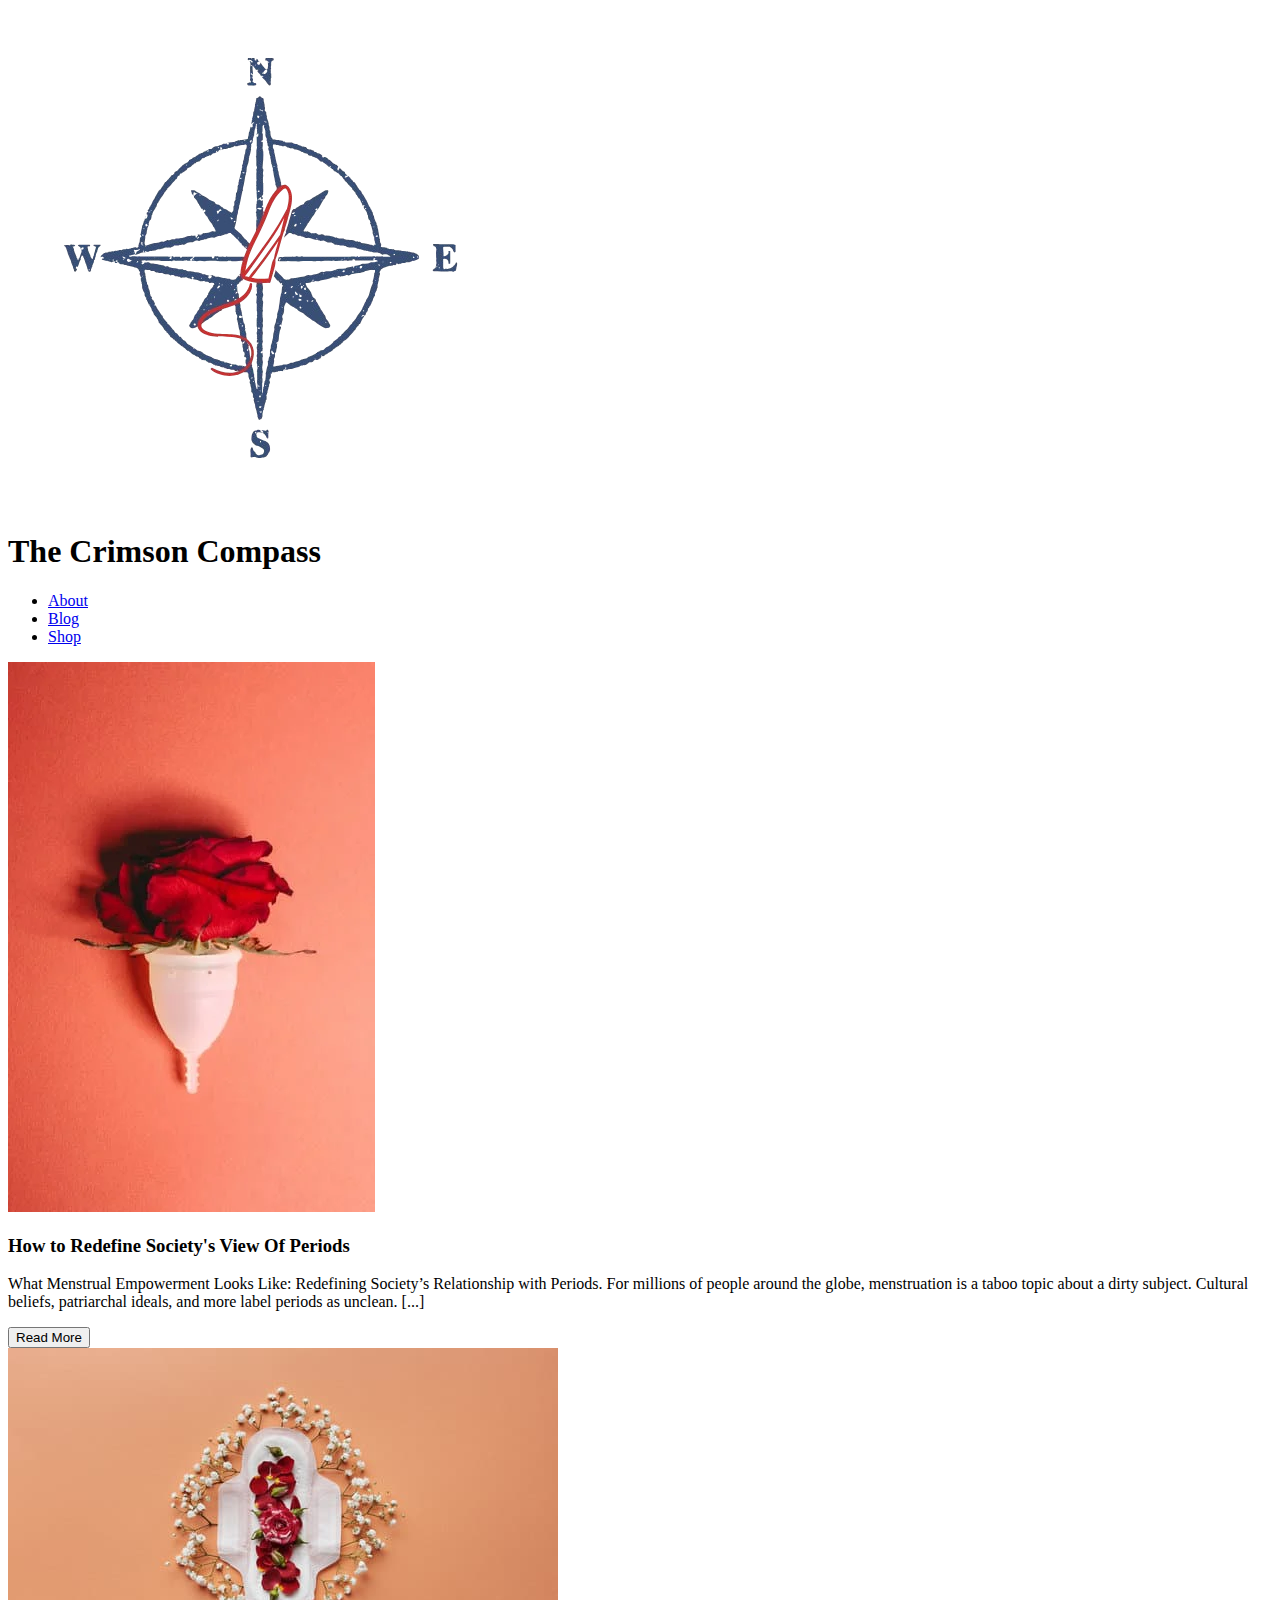
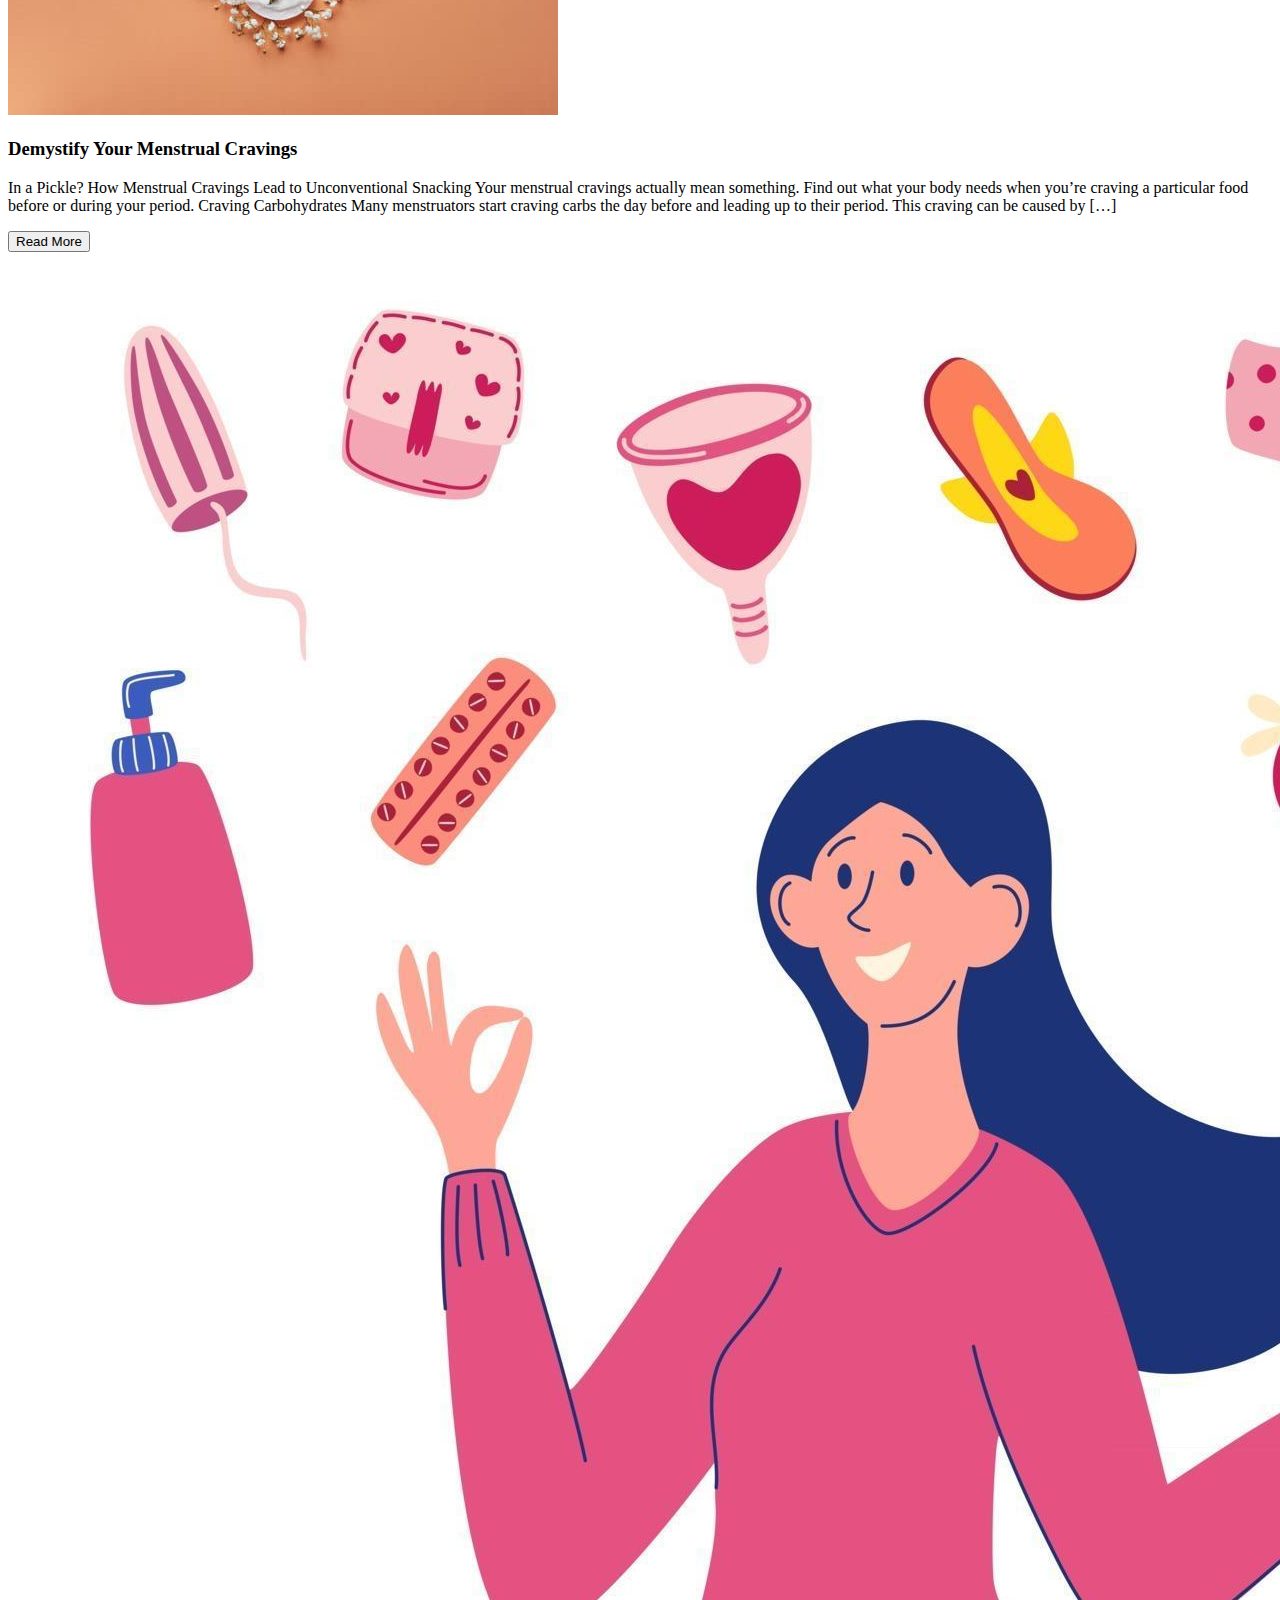
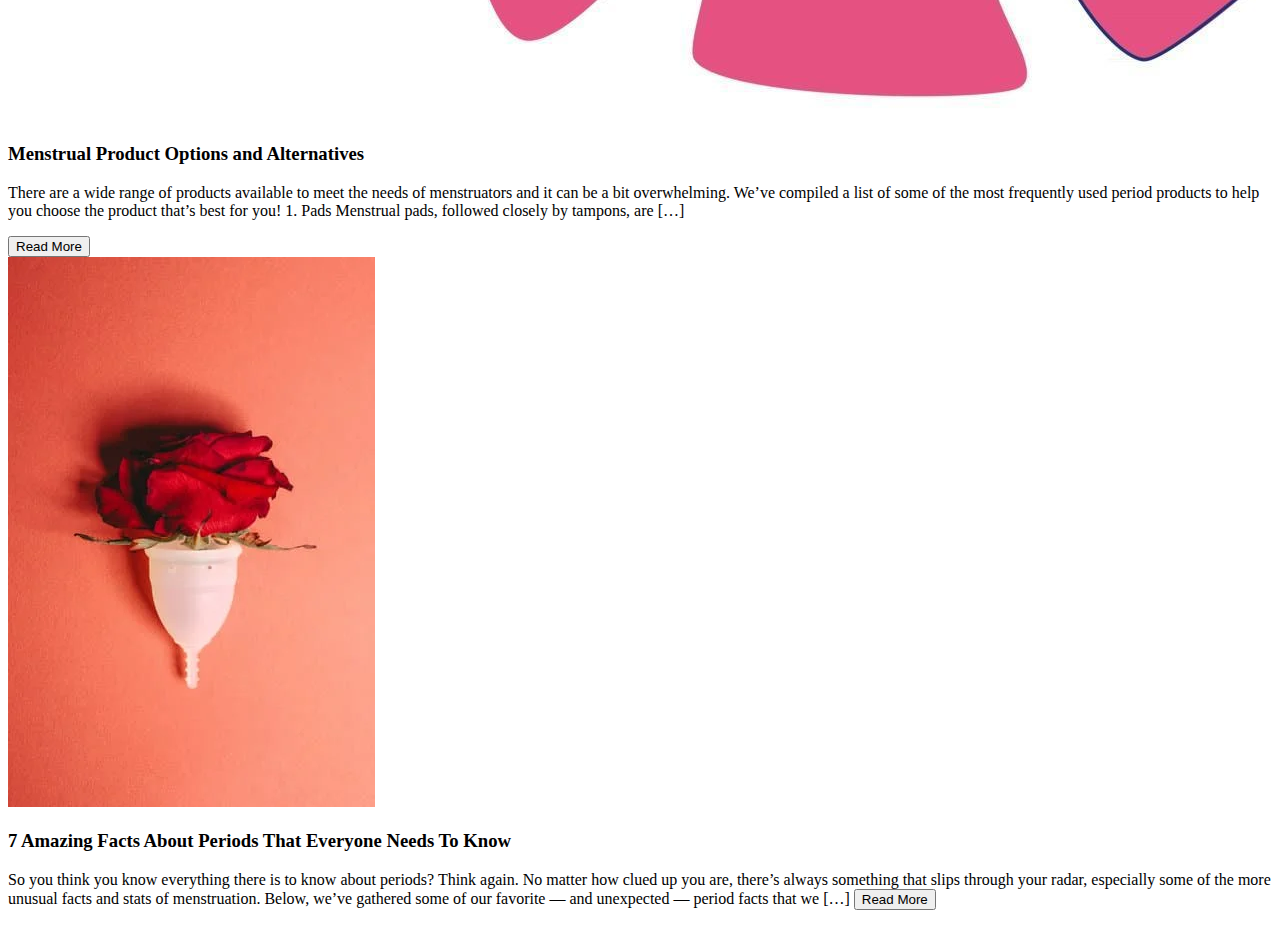
==== blog.html @ 83f35190 "Update blog.html" ====
<!DOCTYPE html>
<html lang="en">
<head>
    <meta charset="UTF-8">
    <meta name="viewport" content="width=device-width, initial-scale=1.0">
    <title>Crimson Compass Blog</title>
    <link rel="stylesheet" href="style.css">
</head>
<body>
    <header>
        <div class="logo">
            <img src="logo.png" alt="Compass Logo">
            <h1>The Crimson Compass</h1>
        </div>
        <nav>
            <ul>
                <li><a href="home.html">About</a></li>
                <li><a href="blog.html">Blog</a></li>
                <li><a href="products.html">Shop</a></li>
            </ul>
        </nav>
    </header>

    <main>
        <section class="blog-section">
            <div class="blog-card">
                <img src="rose-cup.png" alt="Menstrual Cup with Rose">
                <div class="blog-content">
                    <h3>How to Redefine Society's View Of Periods</h3>
                    <p>
                        What Menstrual Empowerment Looks Like: Redefining Society’s Relationship with Periods. 
                        For millions of people around the globe, menstruation is a taboo topic about a dirty subject. 
                        Cultural beliefs, patriarchal ideals, and more label periods as unclean.
                        [...]
                    </p>
                    <button class="read-more">Read More</button>
                </div>
            </div>

            <div class="blog-card">
                <img src="rose-pad.jpg" alt="Decorated sanitary Pad">
                <div class="blog-content">
                    <h3>Demystify Your Menstrual Cravings</h3>
                    <p>
                        In a Pickle? How Menstrual Cravings Lead to Unconventional Snacking Your menstrual cravings 
                        actually mean something. Find out what your body needs when you’re craving a particular food 
                        before or during your period. Craving Carbohydrates Many menstruators start craving carbs the 
                        day before and leading up to their period. This craving can be caused by […]
                    </p>
                    <button class="read-more">Read More</button>
                </div>
            </div>

            <div class="blog-card">
                <img src="products.jpg" alt="Menstrual Cup with Rose">
                <div class="blog-content">
                    <h3>Menstrual Product Options and Alternatives</h3>
                    <p>
                        There are a wide range of products available to meet the needs of menstruators and it can be 
                        a bit overwhelming. We’ve compiled a list of some of the most frequently used period products 
                        to help you choose the product that’s best for you!     1. Pads Menstrual pads, followed closely
                        by tampons, are […]
                    </p>
                    <button class="read-more">Read More</button>
                </div>
            </div>

            <div class="blog-card">
                <img src="rose-cup.png" alt="Menstrual Cup with Rose">
                <div class="blog-content">
                    <h3>7 Amazing Facts About Periods That Everyone Needs To Know</h3>
                    <p>
                        So you think you know everything there is to know about periods? Think again. No matter how 
                        clued up you are, there’s always something that slips through your radar, especially some of 
                        the more unusual facts and stats of menstruation. Below, we’ve gathered some of our 
                        favorite — and unexpected — period facts that we […]
                    <button class="read-more">Read More</button>
                </div>
            </div>

        </section>
    </main>
</body>
</html>
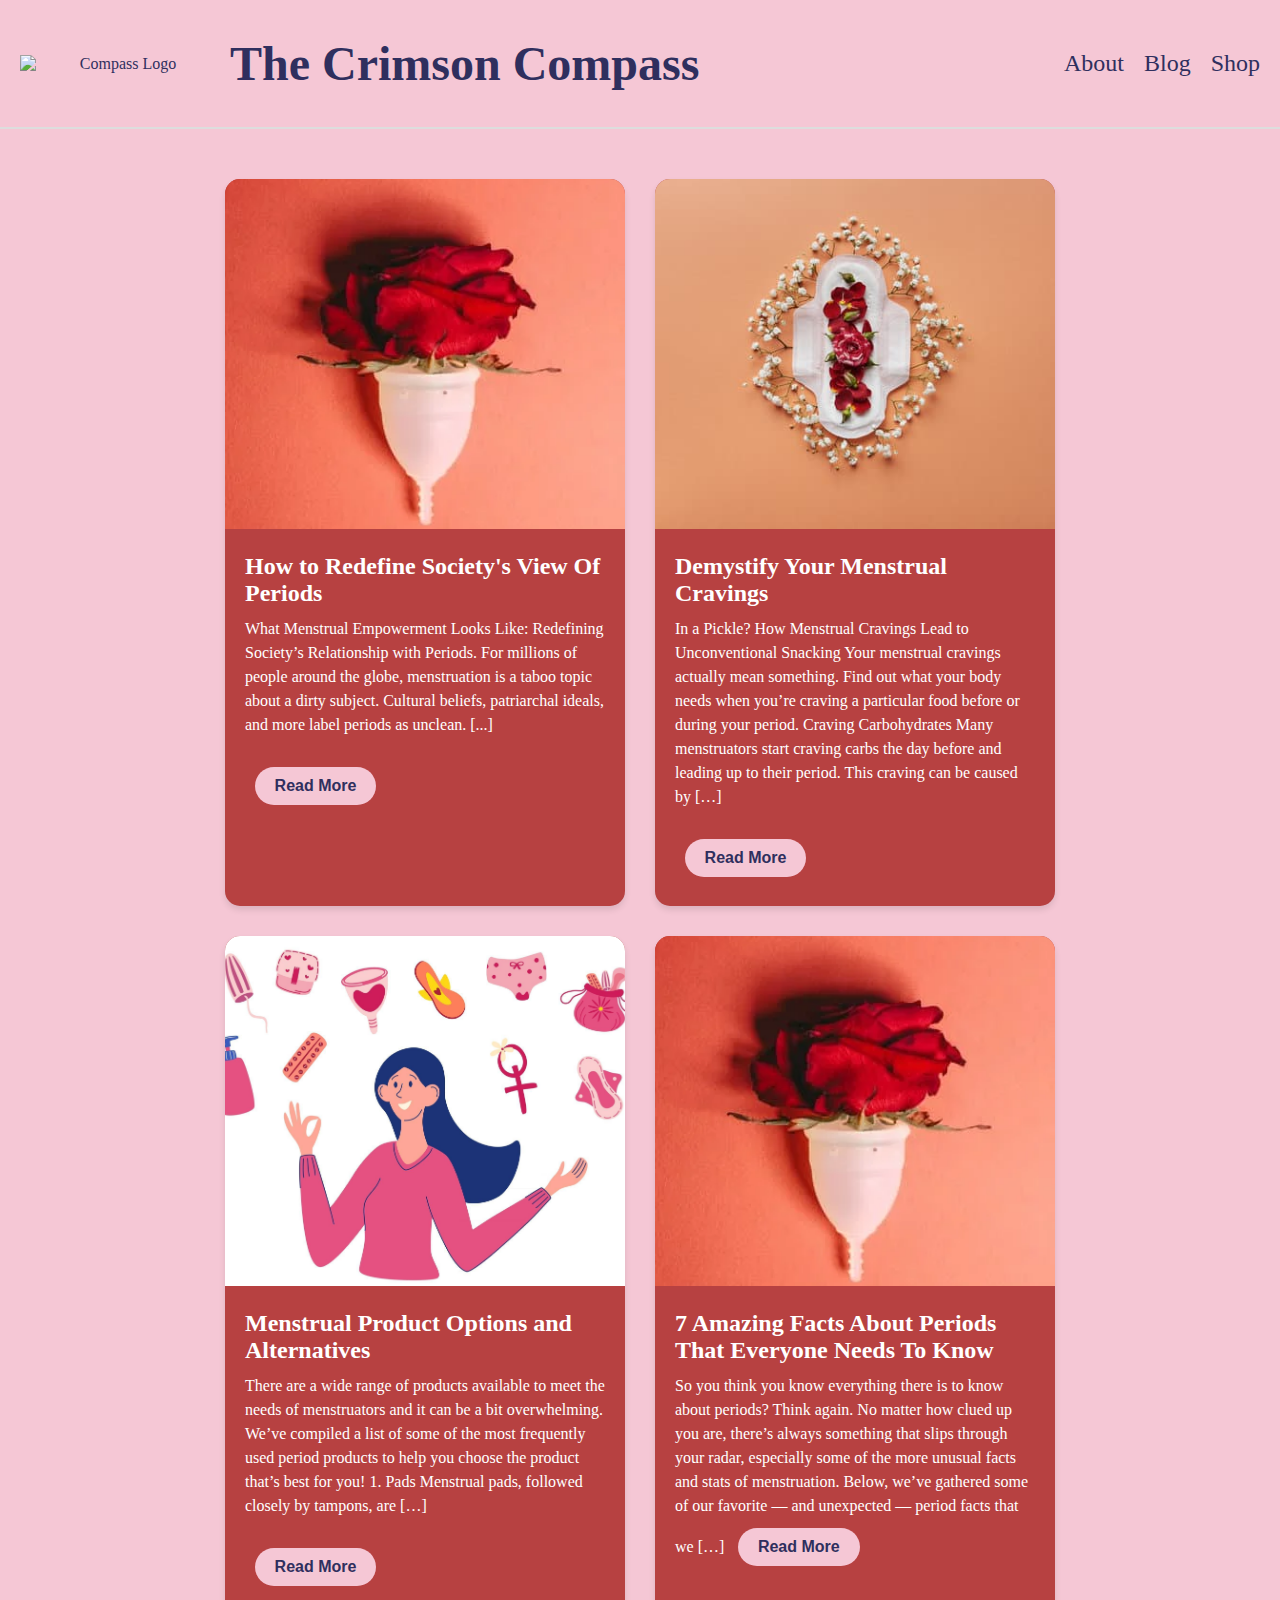
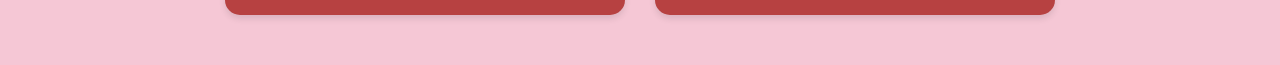
==== commit 549da096: "Update blog.html" ====
--- a/blog.html
+++ b/blog.html
@@ -14,7 +14,7 @@
         </div>
         <nav>
             <ul>
-                <li><a href="home.html">About</a></li>
+                <li><a href="index.html">About</a></li>
                 <li><a href="blog.html">Blog</a></li>
                 <li><a href="products.html">Shop</a></li>
             </ul>
@@ -24,7 +24,7 @@
     <main>
         <section class="blog-section">
             <div class="blog-card">
-                <img src="rose-cup.png" alt="Menstrual Cup with Rose">
+                <img src="img/rose-cup.png" alt="Menstrual Cup with Rose">
                 <div class="blog-content">
                     <h3>How to Redefine Society's View Of Periods</h3>
                     <p>
@@ -38,7 +38,7 @@
             </div>
 
             <div class="blog-card">
-                <img src="rose-pad.jpg" alt="Decorated sanitary Pad">
+                <img src="img/rose-pad.jpg" alt="Decorated sanitary Pad">
                 <div class="blog-content">
                     <h3>Demystify Your Menstrual Cravings</h3>
                     <p>
@@ -52,7 +52,7 @@
             </div>
 
             <div class="blog-card">
-                <img src="products.jpg" alt="Menstrual Cup with Rose">
+                <img src="img/products.jpg" alt="Menstrual Cup with Rose">
                 <div class="blog-content">
                     <h3>Menstrual Product Options and Alternatives</h3>
                     <p>
@@ -66,7 +66,7 @@
             </div>
 
             <div class="blog-card">
-                <img src="rose-cup.png" alt="Menstrual Cup with Rose">
+                <img src="img/rose-cup.png" alt="Menstrual Cup with Rose">
                 <div class="blog-content">
                     <h3>7 Amazing Facts About Periods That Everyone Needs To Know</h3>
                     <p>
--- a/style.css
+++ b/style.css
@@ -0,0 +1,417 @@
+/* General Reset */
+* {
+    margin: 0;
+    padding: 0;
+    box-sizing: border-box;
+}
+
+body {
+    font-family: 'Georgia', serif;
+    background-color: #f5c7d5;
+    color: #2f2f5e;
+}
+
+header {
+    display: flex;
+    justify-content: space-between;
+    align-items: center;
+    padding: 20px;
+    border-bottom: 2px solid #ddd;
+}
+
+.logo {
+    display: flex;
+    align-items: center;
+}
+
+.logo img {
+    width: 200px;
+    margin-right: 10px;
+}
+
+h1 {
+    font-size: 3rem;
+    font-weight: bold;
+}
+
+nav ul {
+    list-style: none;
+    display: flex;
+    gap: 20px;
+}
+
+nav a {
+    text-decoration: none;
+    font-size: 1.5rem;
+    color: #2f2f5e;
+}
+
+.headerimg {
+    display: flex;
+    justify-content: center;
+    gap: 10px;
+    margin: 40px auto;
+}
+
+.illustration {
+    width: 150px;
+    height: 300px;
+    background-size: cover;
+    border-radius: 10px;
+}
+
+.red {
+    background-color: #b74141;
+}
+
+.pink {
+    background-color: #f5c7d5;
+}
+
+.blue {
+    background-color: #82a4d7;
+}
+
+/* shop */
+* {
+    margin: 0;
+    padding: 0;
+    box-sizing: border-box;
+}
+
+body {
+    font-family: 'Georgia', serif;
+    background-color: #f5c7d5;
+    color: #2f2f5e;
+    text-align: center;
+}
+
+header {
+    display: flex;
+    justify-content: space-between;
+    align-items: center;
+    padding: 20px;
+    border-bottom: 2px solid #ddd;
+}
+
+h1 {
+    font-size: 3rem;
+    font-weight: bold;
+}
+
+nav ul {
+    list-style: none;
+    display: flex;
+    gap: 20px;
+}
+
+nav a {
+    text-decoration: none;
+    font-size: 1.5rem;
+    color: #2f2f5e;
+}
+
+.product-intro h2 {
+    font-size: 2rem;
+    margin: 20px 0;
+}
+
+.products {
+    display: flex;
+    justify-content: center;
+    flex-wrap: wrap;
+    gap: 20px;
+    margin: 20px auto;
+    max-width: 800px;
+}
+
+.product {
+    padding: 10px 20px;
+    border-radius: 20px;
+    color: white;
+    font-weight: bold;
+    font-size: 1.2rem;
+    cursor: pointer;
+}
+
+.product.blue {
+    background-color: #82a4d7;
+}
+
+.product.red {
+    background-color: #b74141;
+}
+
+/* General Reset */
+* {
+    margin: 0;
+    padding: 0;
+    box-sizing: border-box;
+}
+
+body {
+    font-family: 'Georgia', serif;
+    background-color: #f5c7d5;
+    color: #2f2f5e;
+    text-align: center;
+}
+
+header {
+    display: flex;
+    justify-content: space-between;
+    align-items: center;
+    padding: 20px;
+    border-bottom: 2px solid #ddd;
+}
+
+h1 {
+    font-size: 3rem;
+    font-weight: bold;
+}
+
+nav ul {
+    list-style: none;
+    display: flex;
+    gap: 20px;
+}
+
+nav a {
+    text-decoration: none;
+    font-size: 1.5rem;
+    color: #2f2f5e;
+}
+
+.blog-section {
+    display: flex;
+    justify-content: center;
+    gap: 30px;
+    margin: 50px 20px;
+    flex-wrap: wrap;
+}
+
+.blog-card {
+    background-color: #b74141;
+    border-radius: 15px;
+    color: #fff;
+    max-width: 400px;
+    text-align: left;
+    overflow: hidden;
+    box-shadow: 0 4px 6px rgba(0, 0, 0, 0.1);
+}
+
+.blog-card img {
+    width: 100%;
+    height:350px;
+    object-fit: cover;
+}
+
+.blog-content {
+    padding: 20px;
+}
+
+.blog-content h3 {
+    margin-bottom: 10px;
+    font-size: 1.5rem;
+}
+
+.blog-content p {
+    font-size: 1rem;
+    margin-bottom: 20px;
+    line-height: 1.5;
+}
+
+.read-more {
+    background-color: #f5c7d5;
+    color: #2f2f5e;
+    border: none;
+    padding: 10px 20px;
+    font-size: 1rem;
+    cursor: pointer;
+    border-radius: 25px;
+    text-align: center;
+}
+
+.read-more:hover {
+    background-color: #d19baf;
+}
+
+
+/*shopping*/
+
+* {
+    margin: 0;
+    padding: 0;
+    box-sizing: border-box;
+}
+
+h1 {
+    text-align: center;
+    margin: 1rem 0;
+}
+
+.body {
+    width: 100%;
+    display: flex;
+    padding-top: 2rem;
+    justify-content: space-evenly;
+    align-items: flex-start;
+}
+
+.product-card {
+    border-radius: 1rem;
+    border: 1px solid gray;
+    padding: 1rem;
+    margin: 0.5rem;
+    display: flex;
+    flex-direction: column;
+    justify-content: center;
+    align-items: center;
+    width: 45%;
+    text-align: center;
+}
+
+.container{
+    padding: 0 1rem 0 2rem;
+}
+.heading{
+    text-align: center;
+    font-size: 1.3rem;
+    padding: 0;
+    margin: 0;
+    margin-bottom: 1rem;
+}
+
+button {
+    background-color: #82a4d7;
+    color: rgb(60, 60, 60);
+    padding: 0.6rem 1rem;
+    border: none;
+    border-radius: 0.6rem;
+    cursor: pointer;
+    margin: 0.6rem;
+    transition: 0.1s ease-in-out;
+    font-weight: 600;
+    font-size: 0.9rem;
+}
+
+button:hover {
+    background-color: #b74141;
+    transform: translateY(2px);
+}
+
+.result {
+    display: flex;
+    flex-wrap: wrap;
+}
+
+.cart {
+    min-width: 40%;
+    padding-right: 1rem;
+}
+
+.cart-header {
+    display: flex;
+    justify-content: space-between;
+}
+
+hr {
+    color: gray;
+    margin: 0.5rem 0;
+}
+
+.cart-items {
+    margin: 1rem 0;
+}
+
+.cart-item {
+    display: flex;
+    justify-content: space-between;
+    align-items: center;
+    border-radius: 1rem;
+    border: 1px solid rgb(203, 203, 203);
+    padding: 0rem 1rem;
+    margin: 0.3rem 0;
+}
+.cart-detail{
+  display: flex;
+  align-items: center;
+  width: 60%;
+  justify-content: space-between;
+}
+
+.mid {
+    display: flex;
+    align-items: center;
+}
+
+.mid button {
+    font-size: 2rem;
+    font-weight: 600;
+    padding: 0;
+    background-color: white;
+    color: gray;
+}
+
+.mid p {
+    padding: 0.3rem 0.5rem;
+    background-color: rgb(203, 203, 203);
+    border-radius: 0.3rem;
+    margin: 0 0.5rem;
+}
+
+.buy-btn {
+    width: 100%;
+    padding: 0.8rem 0;
+    margin: 0;
+    margin-top: 1.5rem;
+    border-radius: 0.2rem;
+}
+
+.footer{
+    text-align: center;
+    padding: 3rem 0 1rem 0;
+}
+
+
+@media screen and (max-width: 1150px) {
+    .product-card {
+        width: 100%;
+    }
+
+    .result {
+        display: flex;
+        flex-wrap: wrap;
+    }
+
+    .cart {
+        min-width: 50%;
+    }
+}
+
+@media screen and (max-width: 850px) {
+    .body {
+        display: flex;
+        flex-direction: column;
+        align-items: center;
+        justify-content: center;
+    }
+
+    .container {
+        width: 100%;
+        padding: 2rem;
+    }
+
+    .cart {
+        padding: 2rem;
+        width: 100%;
+    }
+}
+
+  
+  .product-image {
+    max-width: 100%;
+    height: 200px;
+    border-bottom: 2px solid #d19baf;
+    margin-bottom: 10px;
+  }
+  
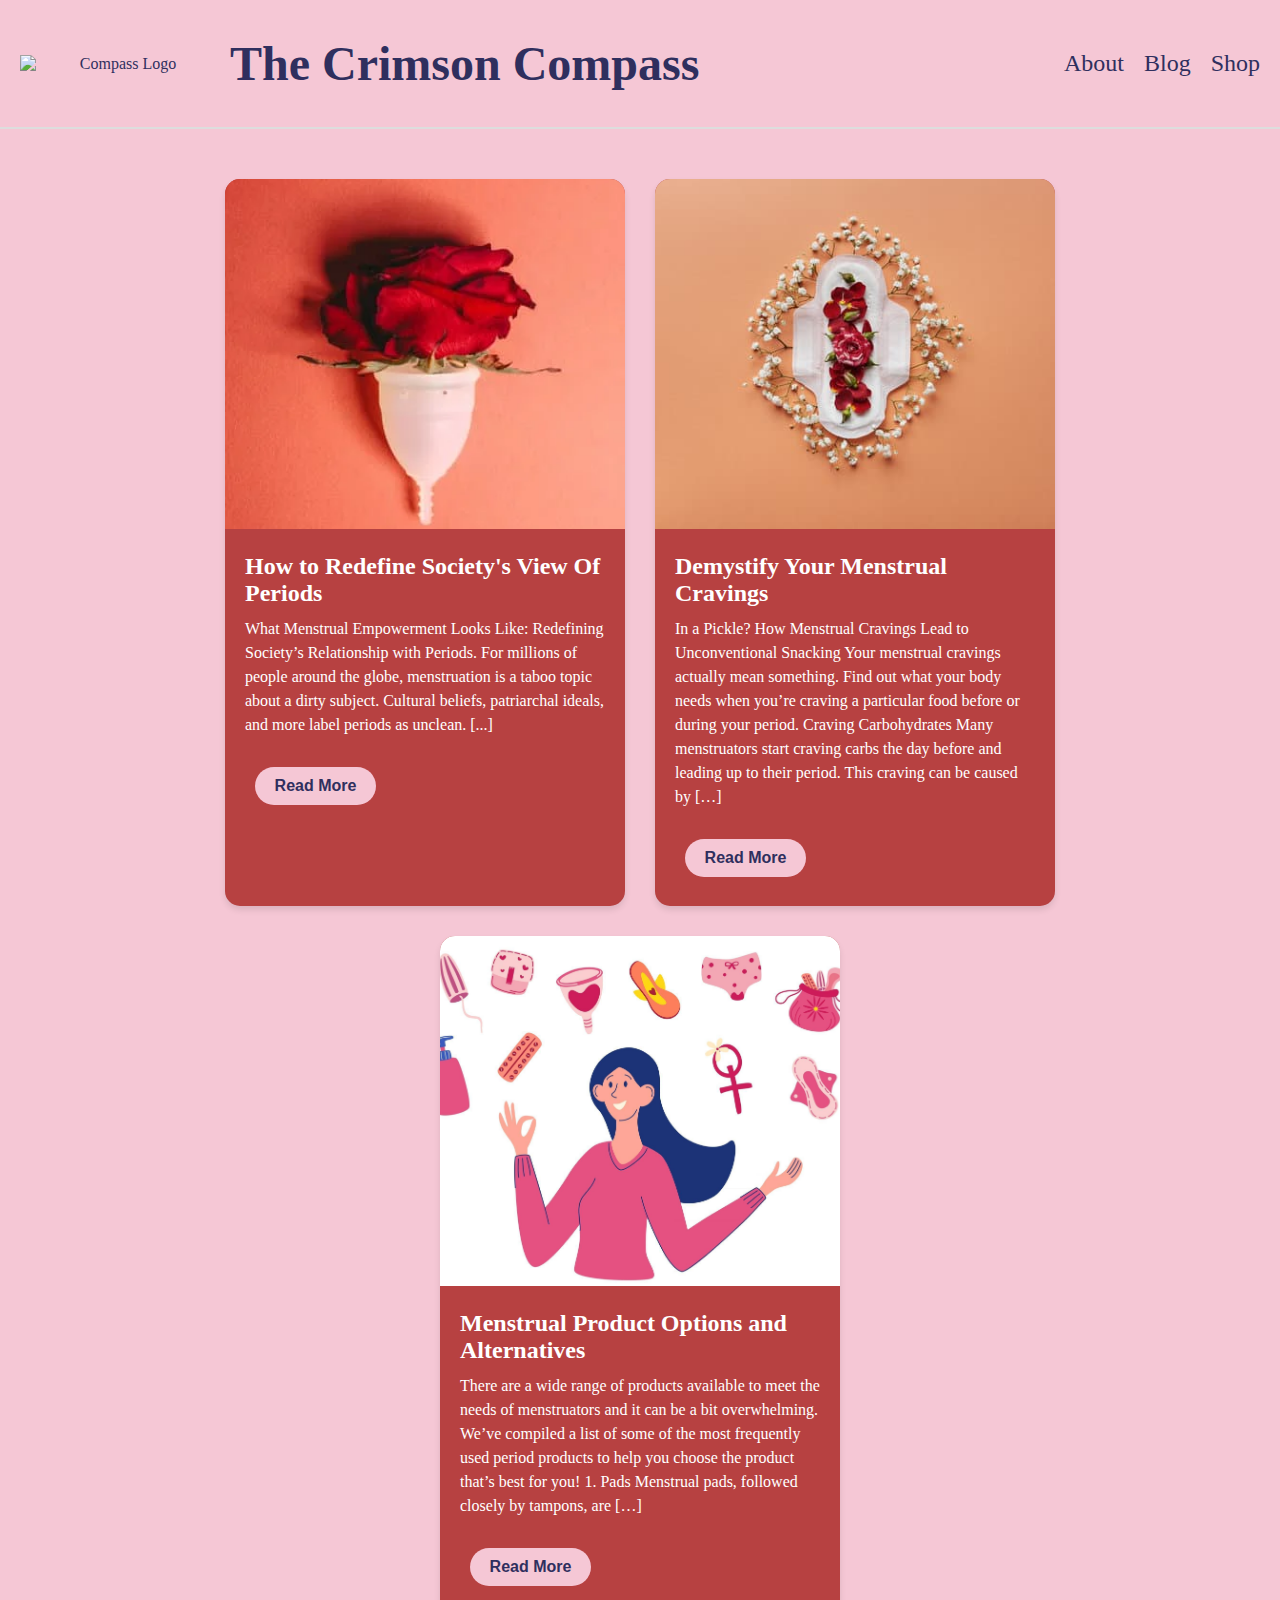
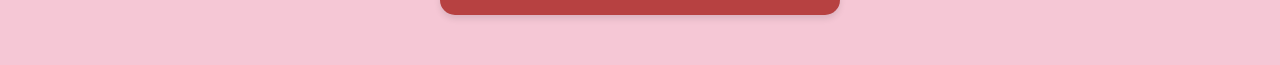
==== commit 4aeb5ce0: "Update blog.html" ====
--- a/blog.html
+++ b/blog.html
@@ -64,20 +64,7 @@
                     <button class="read-more">Read More</button>
                 </div>
             </div>
-
-            <div class="blog-card">
-                <img src="img/rose-cup.png" alt="Menstrual Cup with Rose">
-                <div class="blog-content">
-                    <h3>7 Amazing Facts About Periods That Everyone Needs To Know</h3>
-                    <p>
-                        So you think you know everything there is to know about periods? Think again. No matter how 
-                        clued up you are, there’s always something that slips through your radar, especially some of 
-                        the more unusual facts and stats of menstruation. Below, we’ve gathered some of our 
-                        favorite — and unexpected — period facts that we […]
-                    <button class="read-more">Read More</button>
-                </div>
-            </div>
-
+            
         </section>
     </main>
 </body>
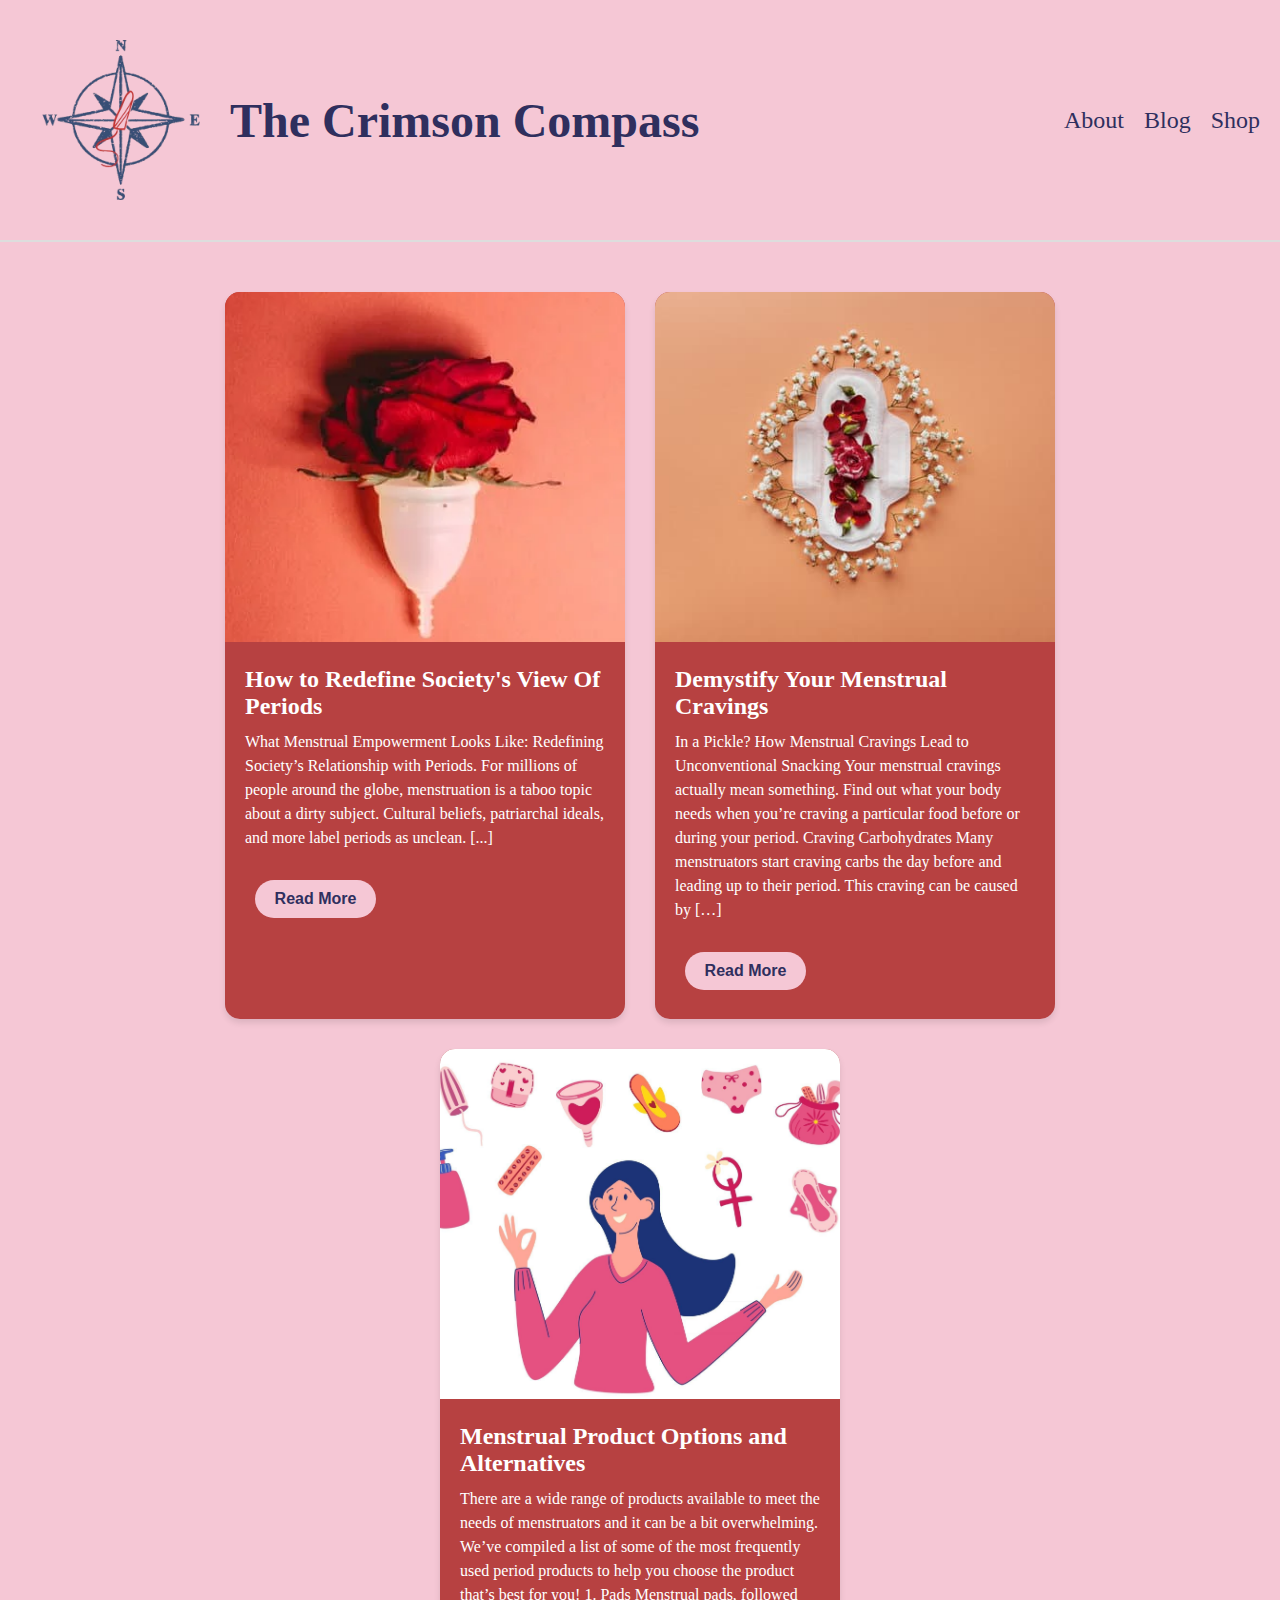
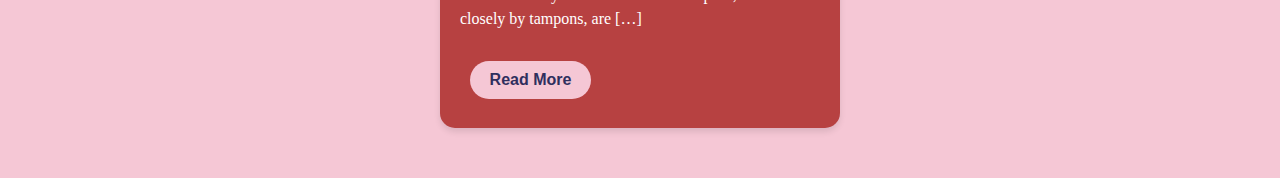
==== commit 047f1d67: "Update blog.html" ====
--- a/blog.html
+++ b/blog.html
@@ -9,7 +9,7 @@
 <body>
     <header>
         <div class="logo">
-            <img src="logo.png" alt="Compass Logo">
+            <img src="img/logo.png" alt="Compass Logo">
             <h1>The Crimson Compass</h1>
         </div>
         <nav>
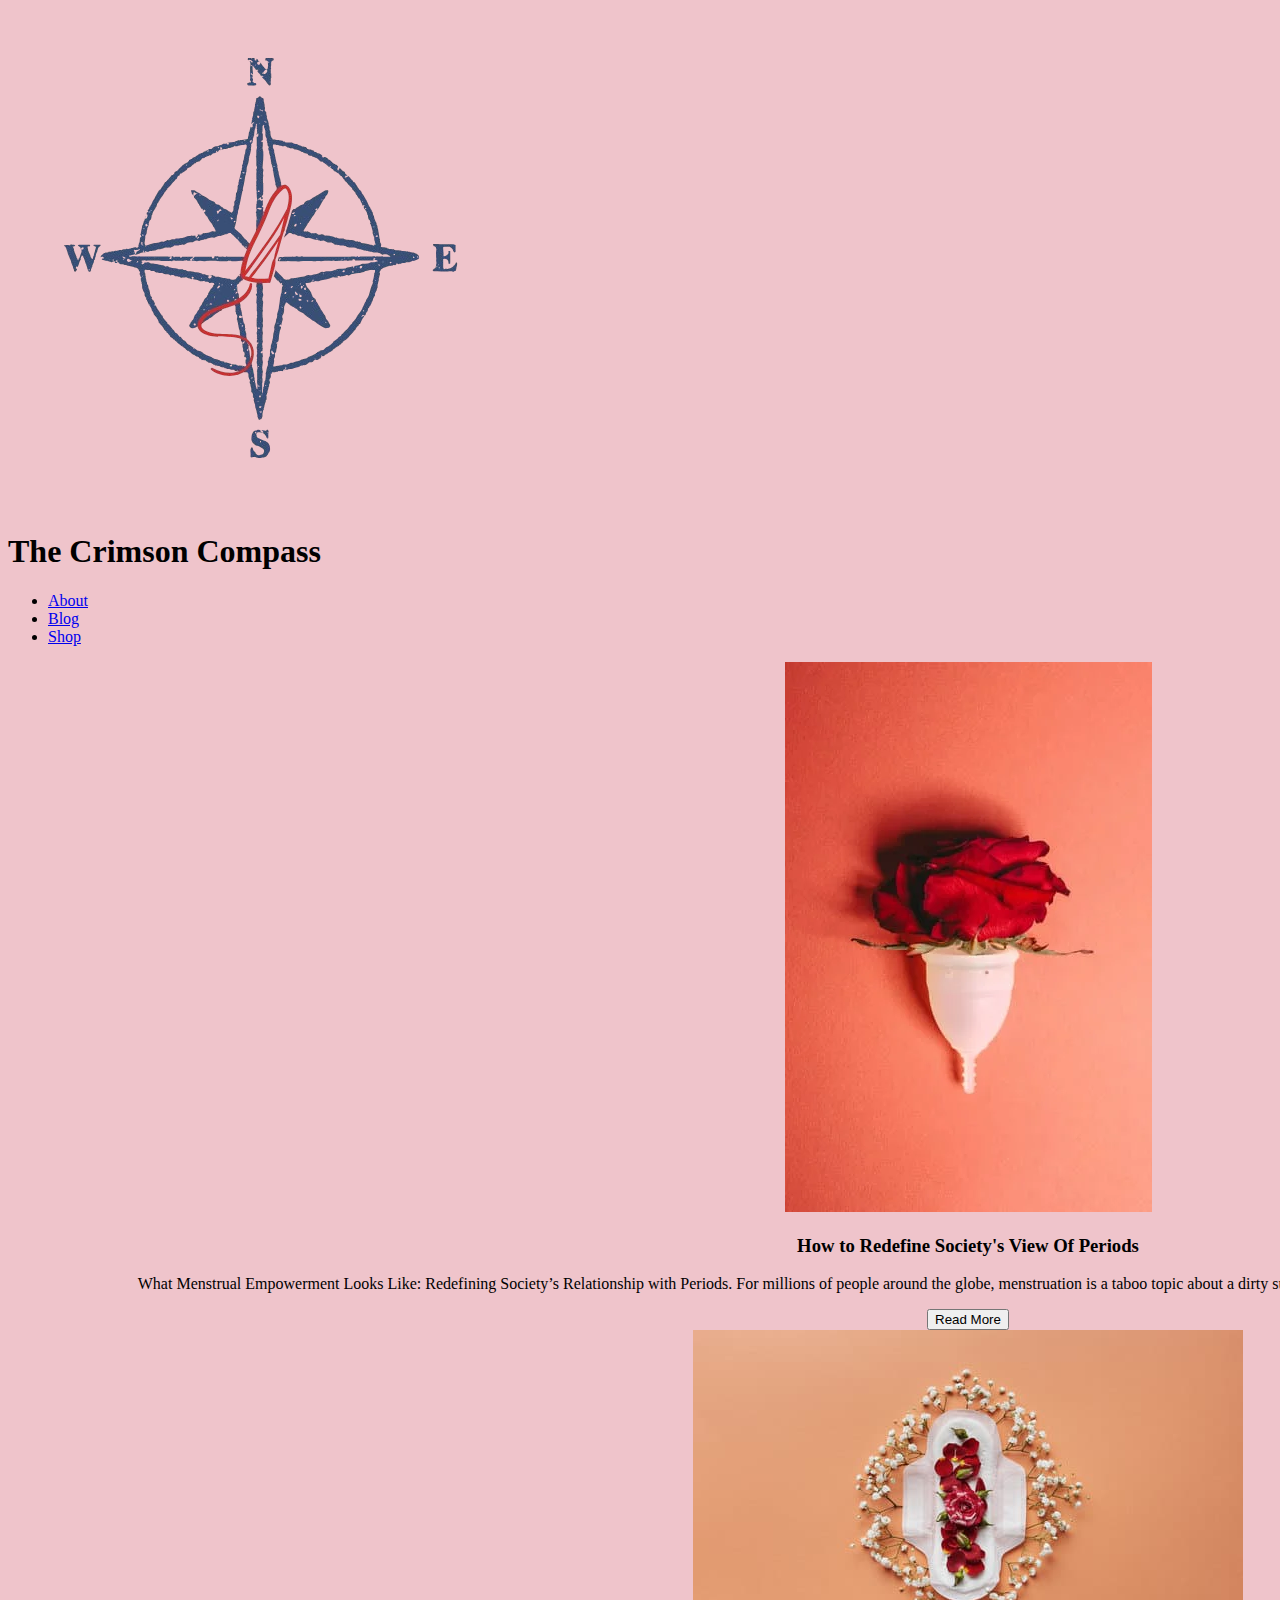
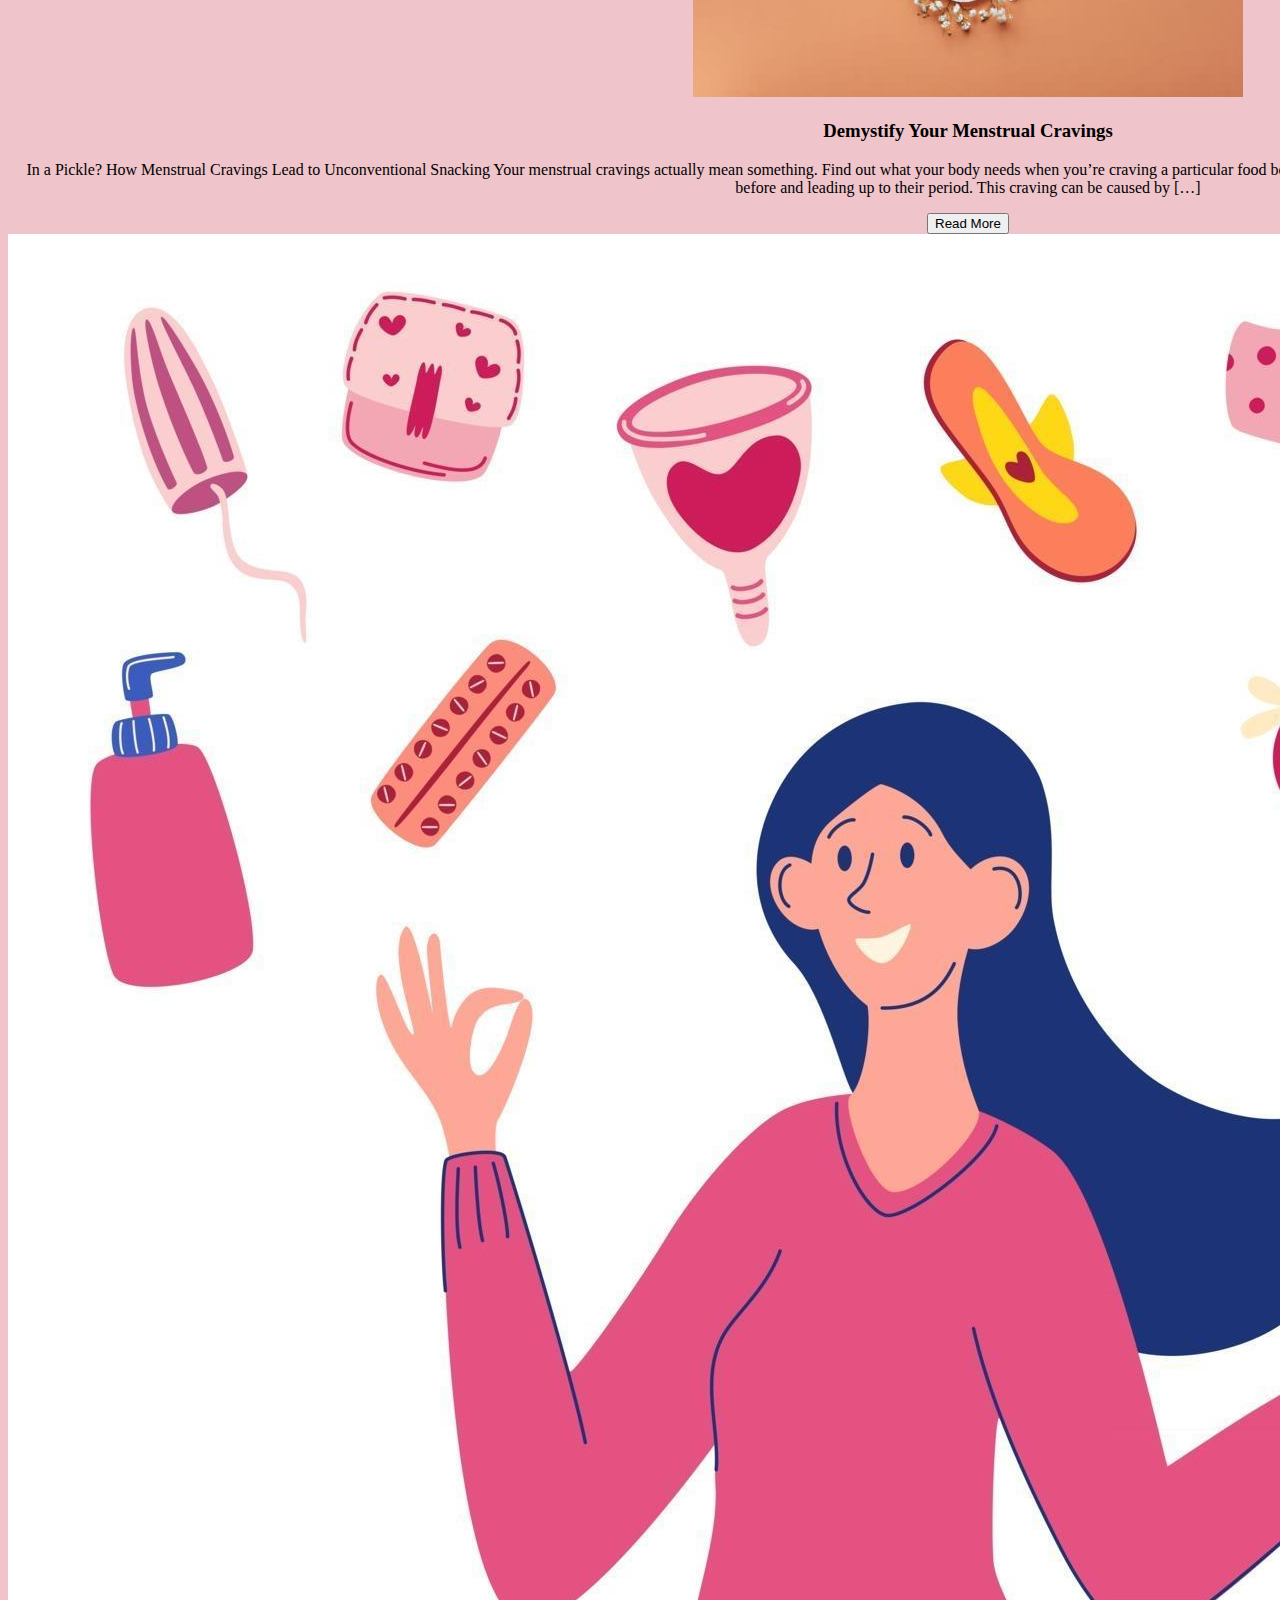
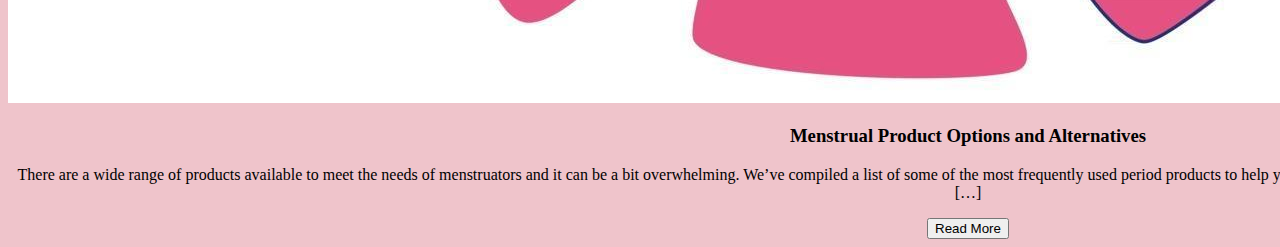
==== commit 3871d7ed: "Update blog.html" ====
--- a/blog.html
+++ b/blog.html
@@ -4,7 +4,7 @@
     <meta charset="UTF-8">
     <meta name="viewport" content="width=device-width, initial-scale=1.0">
     <title>Crimson Compass Blog</title>
-    <link rel="stylesheet" href="style.css">
+    <link rel="stylesheet" href="styles.css">
 </head>
 <body>
     <header>
--- a/styles.css
+++ b/styles.css
@@ -0,0 +1,119 @@
+@font-face 
+{
+    font-family: 'Sandler';
+    src: url('Sandler.otf') format('truetype');
+}
+
+h1
+{
+    font-family: 'Sandler', Georgia; 
+}
+
+.header {
+    display: flex;
+    justify-content: space-between;
+    align-items: center;
+    padding: 20px 40px;
+  }
+
+main
+{
+    display: flex;
+    flex-wrap: wrap;
+    text-align: center;
+}
+
+.column1 
+{
+    width: 20%;
+}
+
+.column2 
+{
+    width: 60%;
+    display: inline-flex;
+}
+
+.column3 
+{
+    width: 20%;
+}
+
+body
+{
+    background-color: #EFC4CB;
+}
+  
+.logo 
+{
+    width: 350px;
+    height: auto;
+}
+  
+.logo-container 
+{
+    display: flex;
+    align-items: center;
+}
+
+.site-title 
+{
+    font-size: 100px;
+    color: #384F78; 
+}
+
+.navigation ul {
+    display: flex;
+    list-style-type: none;
+  }
+  
+  .navigation li {
+    margin: 0 20px;
+  }
+  
+  .navigation a {
+    text-decoration: none;
+    font-size: 30px;
+    font-weight: bold;
+    color: #2C2B5E;
+  }
+  
+  .navigation a:hover {
+    color: #DA627D; 
+  }
+
+  @media (max-width: 600px) {
+    .header {
+        flex-direction: column;
+        align-items: center;
+        padding: 10px;
+    }
+
+    .logo {
+        max-width: 80%; /* Make the logo larger on smaller screens */
+    }
+
+    .site-title {
+        font-size: 1.2em; /* Smaller font size for mobile */
+        text-align: center; /* Center text */
+    }
+}
+
+/* Tablet styles */
+@media (min-width: 601px) and (max-width: 900px) {
+    .site-title {
+        font-size: 1.4em; /* Adjust font size for tablets */
+    }
+
+    .logo {
+        max-width: 90%; /* Slightly larger logo on tablet */
+    }
+}
+
+.about
+{
+    padding: 50px;
+    font-size: 1.5rem;
+}
+
+
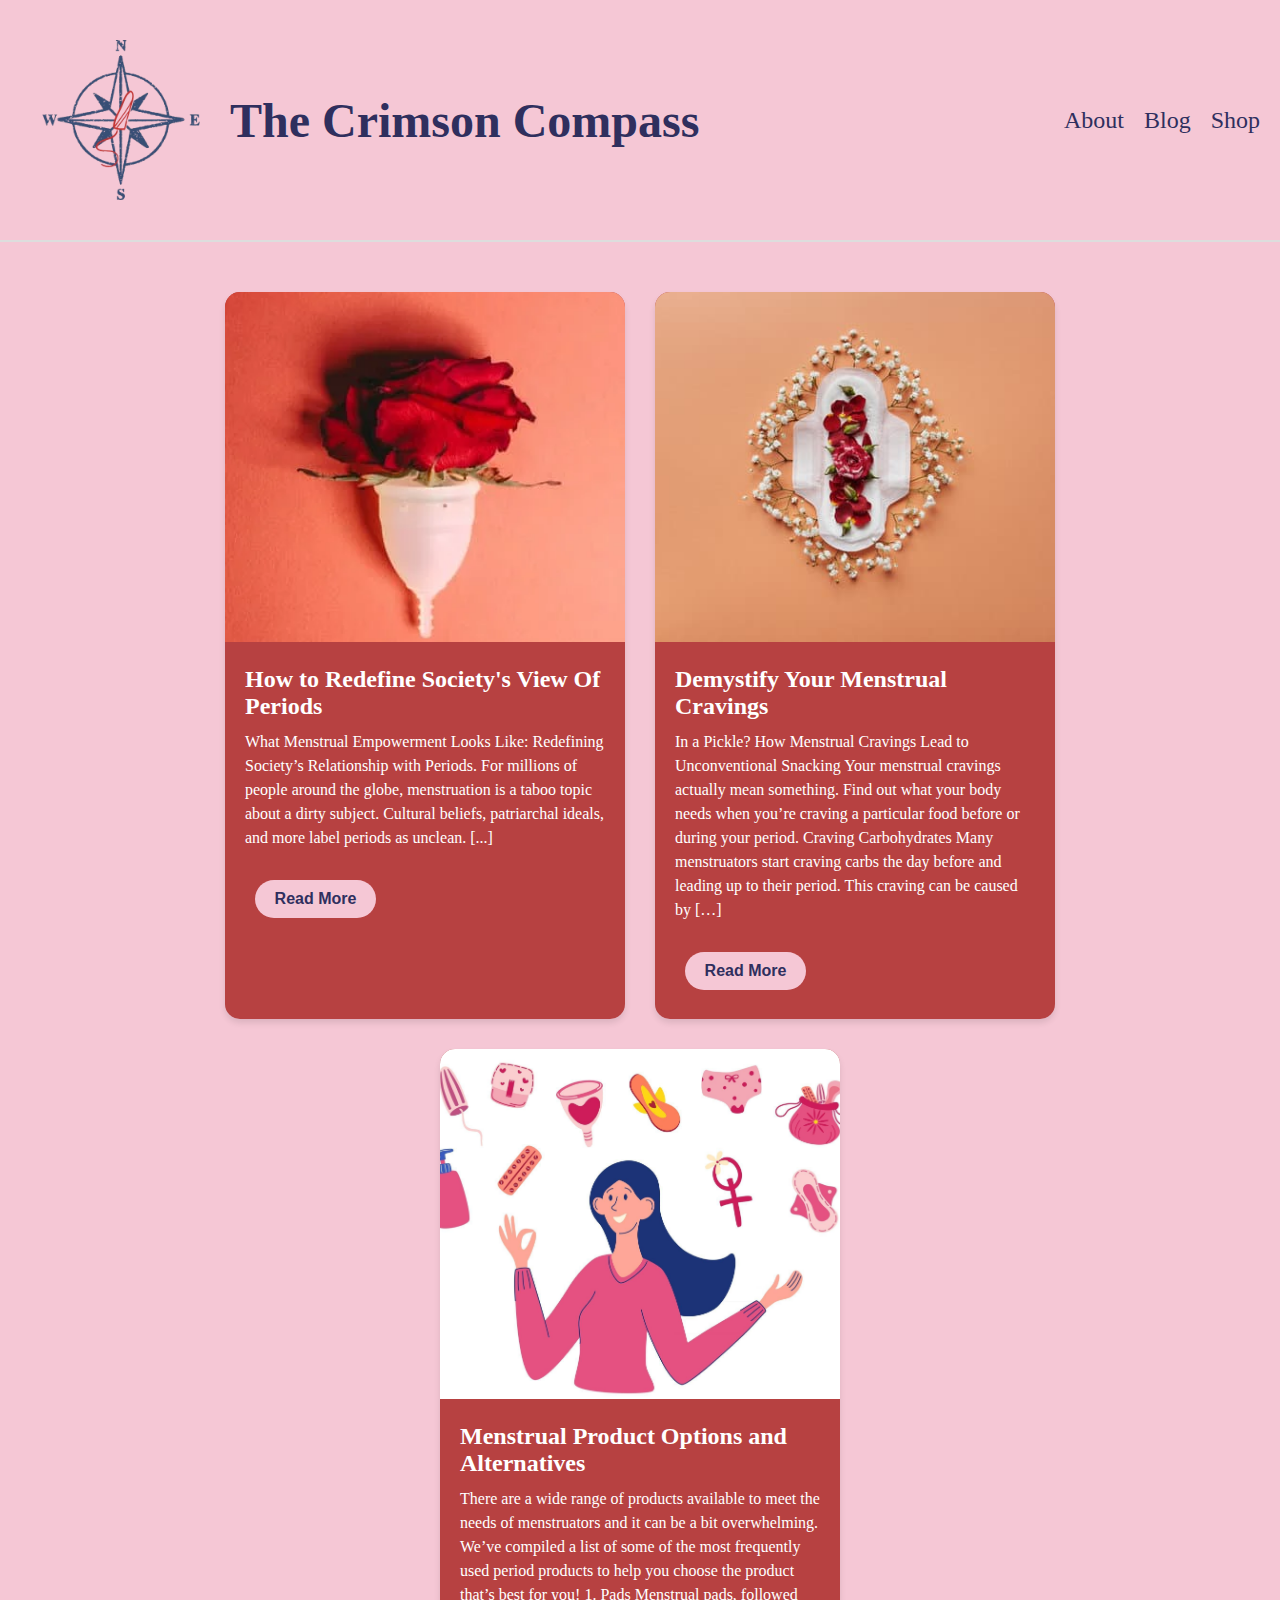
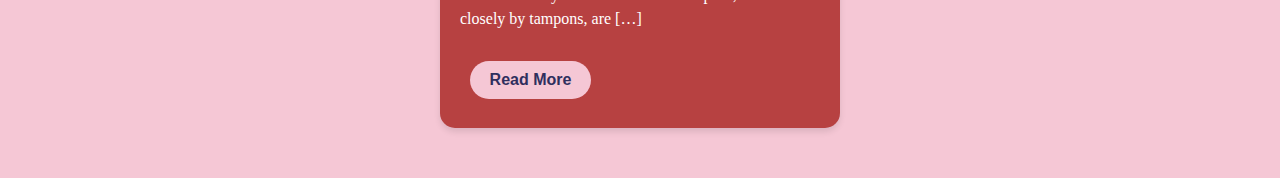
==== commit cc3f8607: "Update blog.html" ====
--- a/blog.html
+++ b/blog.html
@@ -4,7 +4,7 @@
     <meta charset="UTF-8">
     <meta name="viewport" content="width=device-width, initial-scale=1.0">
     <title>Crimson Compass Blog</title>
-    <link rel="stylesheet" href="styles.css">
+    <link rel="stylesheet" href="style.css">
 </head>
 <body>
     <header>
--- a/style.css
+++ b/style.css
@@ -0,0 +1,417 @@
+/* General Reset */
+* {
+    margin: 0;
+    padding: 0;
+    box-sizing: border-box;
+}
+
+body {
+    font-family: 'Georgia', serif;
+    background-color: #f5c7d5;
+    color: #2f2f5e;
+}
+
+header {
+    display: flex;
+    justify-content: space-between;
+    align-items: center;
+    padding: 20px;
+    border-bottom: 2px solid #ddd;
+}
+
+.logo {
+    display: flex;
+    align-items: center;
+}
+
+.logo img {
+    width: 200px;
+    margin-right: 10px;
+}
+
+h1 {
+    font-size: 3rem;
+    font-weight: bold;
+}
+
+nav ul {
+    list-style: none;
+    display: flex;
+    gap: 20px;
+}
+
+nav a {
+    text-decoration: none;
+    font-size: 1.5rem;
+    color: #2f2f5e;
+}
+
+.headerimg {
+    display: flex;
+    justify-content: center;
+    gap: 10px;
+    margin: 40px auto;
+}
+
+.illustration {
+    width: 150px;
+    height: 300px;
+    background-size: cover;
+    border-radius: 10px;
+}
+
+.red {
+    background-color: #b74141;
+}
+
+.pink {
+    background-color: #f5c7d5;
+}
+
+.blue {
+    background-color: #82a4d7;
+}
+
+/* shop */
+* {
+    margin: 0;
+    padding: 0;
+    box-sizing: border-box;
+}
+
+body {
+    font-family: 'Georgia', serif;
+    background-color: #f5c7d5;
+    color: #2f2f5e;
+    text-align: center;
+}
+
+header {
+    display: flex;
+    justify-content: space-between;
+    align-items: center;
+    padding: 20px;
+    border-bottom: 2px solid #ddd;
+}
+
+h1 {
+    font-size: 3rem;
+    font-weight: bold;
+}
+
+nav ul {
+    list-style: none;
+    display: flex;
+    gap: 20px;
+}
+
+nav a {
+    text-decoration: none;
+    font-size: 1.5rem;
+    color: #2f2f5e;
+}
+
+.product-intro h2 {
+    font-size: 2rem;
+    margin: 20px 0;
+}
+
+.products {
+    display: flex;
+    justify-content: center;
+    flex-wrap: wrap;
+    gap: 20px;
+    margin: 20px auto;
+    max-width: 800px;
+}
+
+.product {
+    padding: 10px 20px;
+    border-radius: 20px;
+    color: white;
+    font-weight: bold;
+    font-size: 1.2rem;
+    cursor: pointer;
+}
+
+.product.blue {
+    background-color: #82a4d7;
+}
+
+.product.red {
+    background-color: #b74141;
+}
+
+/* General Reset */
+* {
+    margin: 0;
+    padding: 0;
+    box-sizing: border-box;
+}
+
+body {
+    font-family: 'Georgia', serif;
+    background-color: #f5c7d5;
+    color: #2f2f5e;
+    text-align: center;
+}
+
+header {
+    display: flex;
+    justify-content: space-between;
+    align-items: center;
+    padding: 20px;
+    border-bottom: 2px solid #ddd;
+}
+
+h1 {
+    font-size: 3rem;
+    font-weight: bold;
+}
+
+nav ul {
+    list-style: none;
+    display: flex;
+    gap: 20px;
+}
+
+nav a {
+    text-decoration: none;
+    font-size: 1.5rem;
+    color: #2f2f5e;
+}
+
+.blog-section {
+    display: flex;
+    justify-content: center;
+    gap: 30px;
+    margin: 50px 20px;
+    flex-wrap: wrap;
+}
+
+.blog-card {
+    background-color: #b74141;
+    border-radius: 15px;
+    color: #fff;
+    max-width: 400px;
+    text-align: left;
+    overflow: hidden;
+    box-shadow: 0 4px 6px rgba(0, 0, 0, 0.1);
+}
+
+.blog-card img {
+    width: 100%;
+    height:350px;
+    object-fit: cover;
+}
+
+.blog-content {
+    padding: 20px;
+}
+
+.blog-content h3 {
+    margin-bottom: 10px;
+    font-size: 1.5rem;
+}
+
+.blog-content p {
+    font-size: 1rem;
+    margin-bottom: 20px;
+    line-height: 1.5;
+}
+
+.read-more {
+    background-color: #f5c7d5;
+    color: #2f2f5e;
+    border: none;
+    padding: 10px 20px;
+    font-size: 1rem;
+    cursor: pointer;
+    border-radius: 25px;
+    text-align: center;
+}
+
+.read-more:hover {
+    background-color: #d19baf;
+}
+
+
+/*shopping*/
+
+* {
+    margin: 0;
+    padding: 0;
+    box-sizing: border-box;
+}
+
+h1 {
+    text-align: center;
+    margin: 1rem 0;
+}
+
+.body {
+    width: 100%;
+    display: flex;
+    padding-top: 2rem;
+    justify-content: space-evenly;
+    align-items: flex-start;
+}
+
+.product-card {
+    border-radius: 1rem;
+    border: 1px solid gray;
+    padding: 1rem;
+    margin: 0.5rem;
+    display: flex;
+    flex-direction: column;
+    justify-content: center;
+    align-items: center;
+    width: 45%;
+    text-align: center;
+}
+
+.container{
+    padding: 0 1rem 0 2rem;
+}
+.heading{
+    text-align: center;
+    font-size: 1.3rem;
+    padding: 0;
+    margin: 0;
+    margin-bottom: 1rem;
+}
+
+button {
+    background-color: #82a4d7;
+    color: rgb(60, 60, 60);
+    padding: 0.6rem 1rem;
+    border: none;
+    border-radius: 0.6rem;
+    cursor: pointer;
+    margin: 0.6rem;
+    transition: 0.1s ease-in-out;
+    font-weight: 600;
+    font-size: 0.9rem;
+}
+
+button:hover {
+    background-color: #b74141;
+    transform: translateY(2px);
+}
+
+.result {
+    display: flex;
+    flex-wrap: wrap;
+}
+
+.cart {
+    min-width: 40%;
+    padding-right: 1rem;
+}
+
+.cart-header {
+    display: flex;
+    justify-content: space-between;
+}
+
+hr {
+    color: gray;
+    margin: 0.5rem 0;
+}
+
+.cart-items {
+    margin: 1rem 0;
+}
+
+.cart-item {
+    display: flex;
+    justify-content: space-between;
+    align-items: center;
+    border-radius: 1rem;
+    border: 1px solid rgb(203, 203, 203);
+    padding: 0rem 1rem;
+    margin: 0.3rem 0;
+}
+.cart-detail{
+  display: flex;
+  align-items: center;
+  width: 60%;
+  justify-content: space-between;
+}
+
+.mid {
+    display: flex;
+    align-items: center;
+}
+
+.mid button {
+    font-size: 2rem;
+    font-weight: 600;
+    padding: 0;
+    background-color: white;
+    color: gray;
+}
+
+.mid p {
+    padding: 0.3rem 0.5rem;
+    background-color: rgb(203, 203, 203);
+    border-radius: 0.3rem;
+    margin: 0 0.5rem;
+}
+
+.buy-btn {
+    width: 100%;
+    padding: 0.8rem 0;
+    margin: 0;
+    margin-top: 1.5rem;
+    border-radius: 0.2rem;
+}
+
+.footer{
+    text-align: center;
+    padding: 3rem 0 1rem 0;
+}
+
+
+@media screen and (max-width: 1150px) {
+    .product-card {
+        width: 100%;
+    }
+
+    .result {
+        display: flex;
+        flex-wrap: wrap;
+    }
+
+    .cart {
+        min-width: 50%;
+    }
+}
+
+@media screen and (max-width: 850px) {
+    .body {
+        display: flex;
+        flex-direction: column;
+        align-items: center;
+        justify-content: center;
+    }
+
+    .container {
+        width: 100%;
+        padding: 2rem;
+    }
+
+    .cart {
+        padding: 2rem;
+        width: 100%;
+    }
+}
+
+  
+  .product-image {
+    max-width: 100%;
+    height: 200px;
+    border-bottom: 2px solid #d19baf;
+    margin-bottom: 10px;
+  }
+
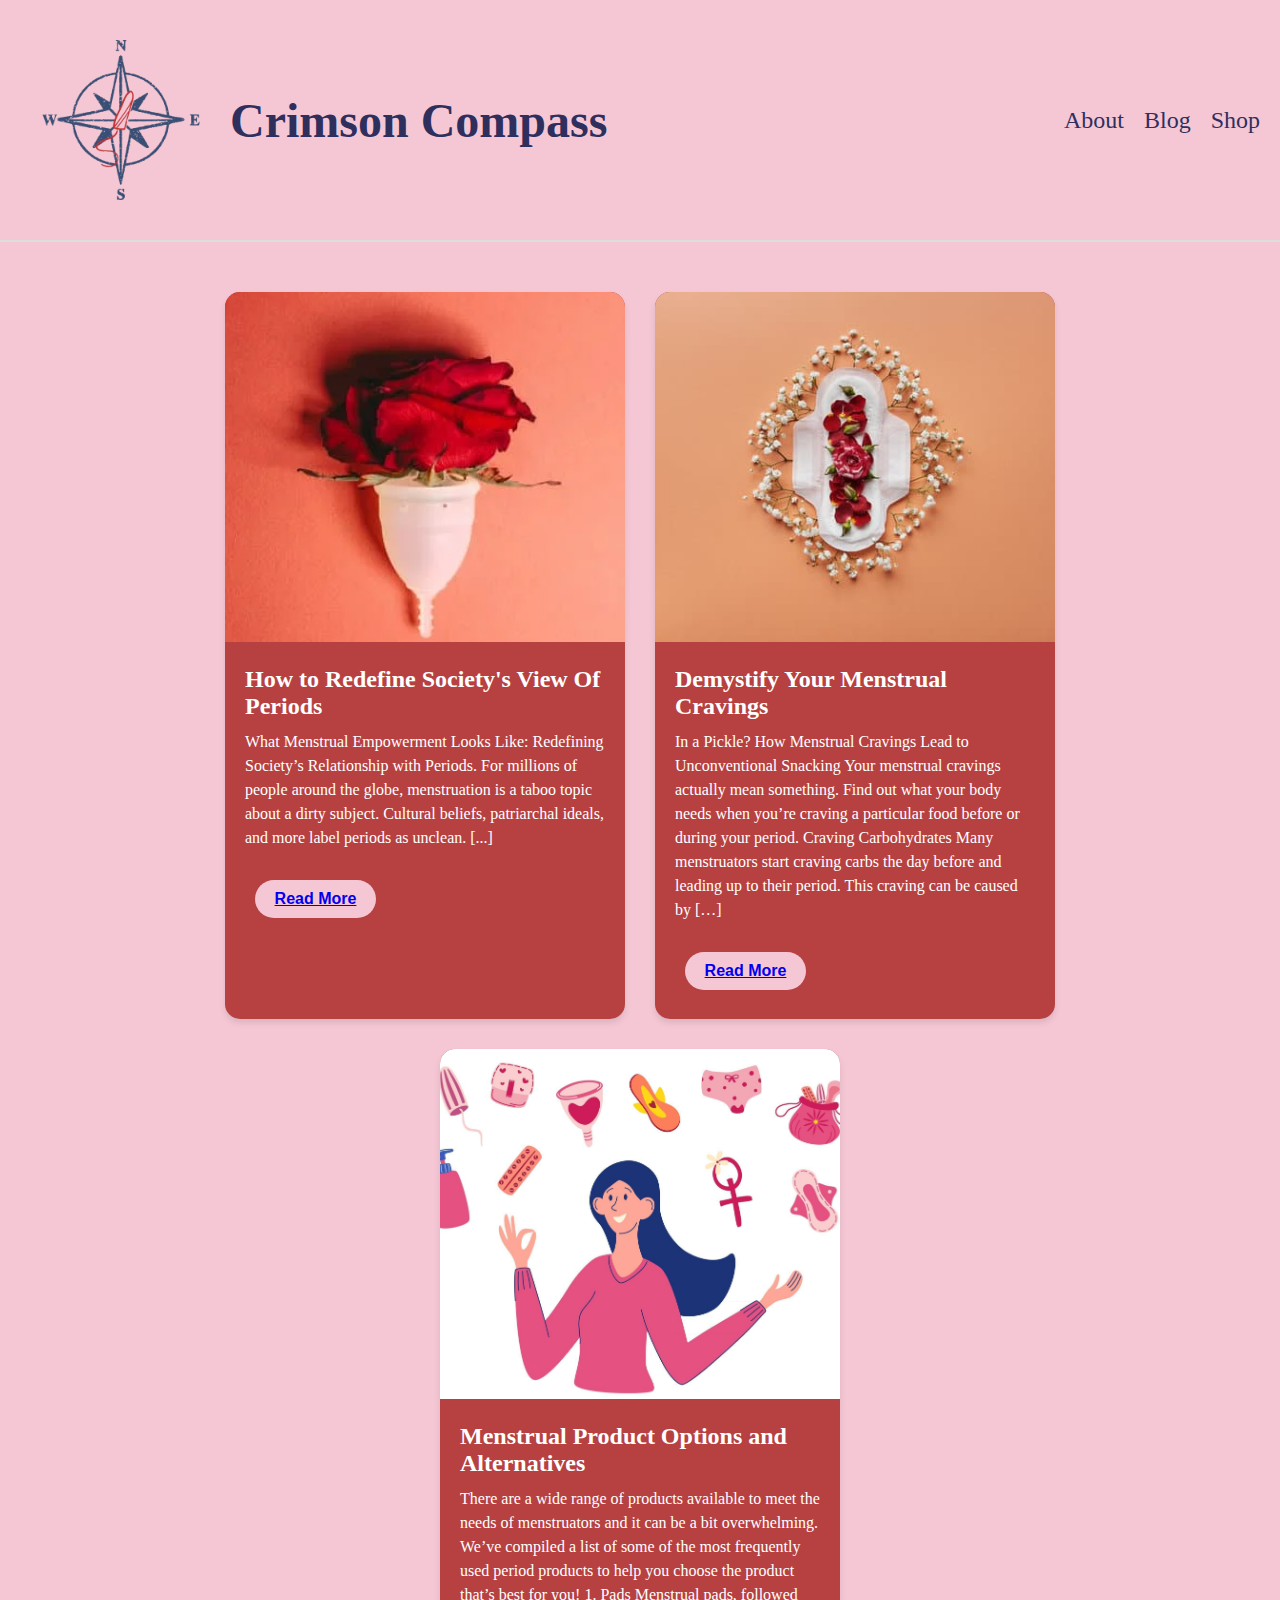
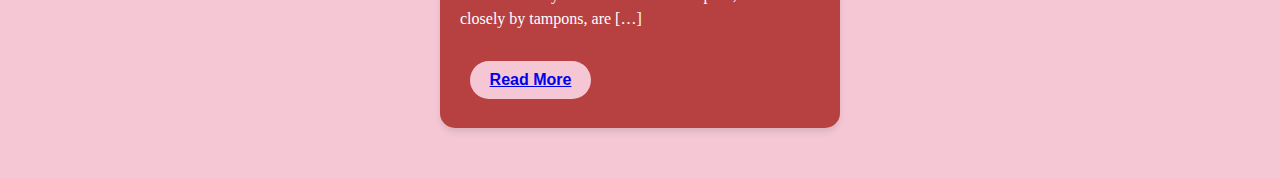
==== commit f13b25b9: "Update blog.html" ====
--- a/blog.html
+++ b/blog.html
@@ -10,11 +10,11 @@
     <header>
         <div class="logo">
             <img src="img/logo.png" alt="Compass Logo">
-            <h1>The Crimson Compass</h1>
+            <h1> Crimson Compass</h1>
         </div>
         <nav>
             <ul>
-                <li><a href="index.html">About</a></li>
+                <li><a href="home.html">About</a></li>
                 <li><a href="blog.html">Blog</a></li>
                 <li><a href="products.html">Shop</a></li>
             </ul>
@@ -33,7 +33,7 @@
                         Cultural beliefs, patriarchal ideals, and more label periods as unclean.
                         [...]
                     </p>
-                    <button class="read-more">Read More</button>
+                    <button class="read-more"> <a href="article1.html">Read More</a></button>
                 </div>
             </div>
 
@@ -47,7 +47,7 @@
                         before or during your period. Craving Carbohydrates Many menstruators start craving carbs the 
                         day before and leading up to their period. This craving can be caused by […]
                     </p>
-                    <button class="read-more">Read More</button>
+                    <button class="read-more"><a href="article2.html">Read More</a></button>
                 </div>
             </div>
 
@@ -61,10 +61,10 @@
                         to help you choose the product that’s best for you!     1. Pads Menstrual pads, followed closely
                         by tampons, are […]
                     </p>
-                    <button class="read-more">Read More</button>
+                    <button class="read-more"><a href="article3.html">Read More</a></button>
                 </div>
             </div>
-            
+
         </section>
     </main>
 </body>
